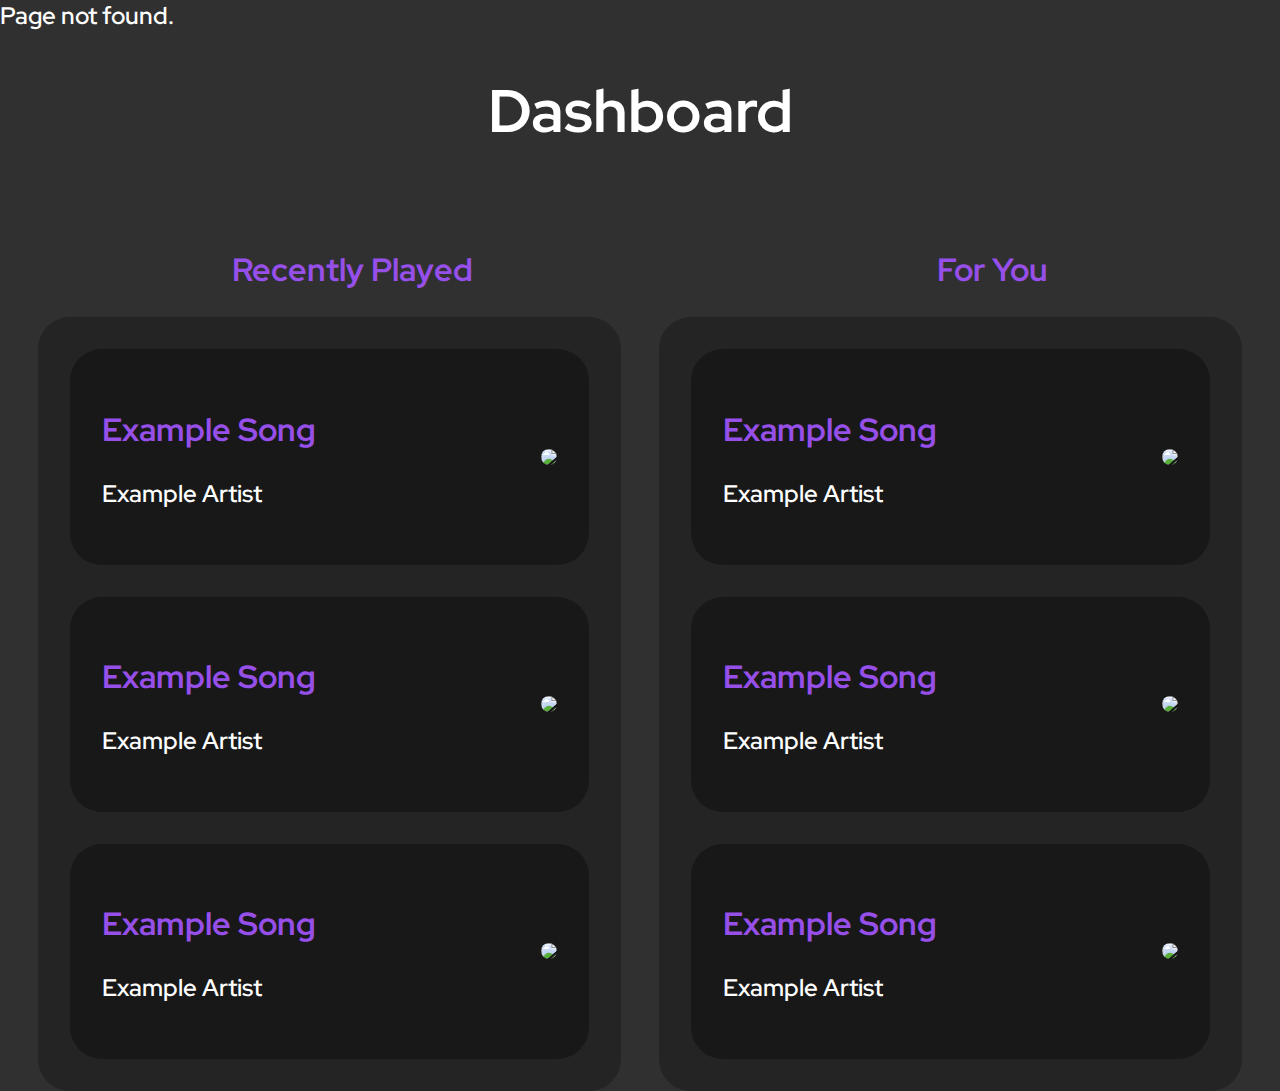
==== index.html @ 286cf689 "change dashboard.html to index.html + move navbar to its own html" ====
<!DOCTYPE html>
<html lang="en">
<head>
    <meta charset="UTF-8">
    <meta name="viewport" content="width=device-width, initial-scale=1.0">
    <link rel="stylesheet" href="style.css">
    <link rel="stylesheet" href="fonts/stylesheet.css">
    <title>bread music player</title>
    <meta name="title" content="Bread Music Player">
    <meta name="twitter:card" content="summary_large_image">
    <meta name="description" content="A small, open source web music player.">
    <meta property="og:image" content="https://wheatbread2056.github.io/bread-music-player/img/song.png">
</head>
<body>
    <div w3-include-html="navbar.html"></div>
    <center><h1 id="title">Dashboard</h1></center>
    <br>
    <div class="titles">
        <h2 class="center">Recently Played</h2>
        <h2 class="center">For You</h2>
    </div>
    <div class="🎃">
        <div class="container">
            <div class="song">
                <div>
                    <h2>Example Song</h2>
                    <p>Example Artist</p>
                </div>
                <img class="cover" src="img/song.png">
            </div>
            <div class="song">
                <div>
                    <h2>Example Song</h2>
                    <p>Example Artist</p>
                </div>
                <img class="cover" src="img/song.png">
            </div>
            <div class="song">
                <div>
                    <h2>Example Song</h2>
                    <p>Example Artist</p>
                </div>
                <img class="cover" src="img/song.png">
            </div>
        </div>
        <div class="container">
            <div class="song">
                <div>
                    <h2>Example Song</h2>
                    <p>Example Artist</p>
                </div>
                <img class="cover" src="img/song.png">
            </div>
            <div class="song">
                <div>
                    <h2>Example Song</h2>
                    <p>Example Artist</p>
                </div>
                <img class="cover" src="img/song.png">
            </div>
            <div class="song">
                <div>
                    <h2>Example Song</h2>
                    <p>Example Artist</p>
                </div>
                <img class="cover" src="img/song.png">
            </div>
        </div>
    </div>
    <script src="script.js"></script>
</body>
</html>
---- style.css ----
@import url('https://fonts.googleapis.com/css2?family=Red+Hat+Display:wght@300;400;600;800&display=swap');
:root {
    --bg-color: rgb(48, 48, 48);
    --dark-color: rgb(36,36,36);
    --dark2-color: rgb(24,24,24);
    --primary-color: #792dce;
    --secondary-color: #5e23a1;
    --accent-color: #974fe9;
}
body {
    background-color: var(--bg-color); /* fallback */
    color: white;
    font-size: 24px;
    font-family: 'Red Hat Display';
    font-weight: 600;
    margin: 0;
}
h1 {
    font-size: 60px;
}
h2 {
    font-size: 32px;
    color: var(--accent-color);
}
h3 {
    font-size: 24px;
}
br {
    clear: both;
    display: block;
    content: "";
}
.navleft {
    float: left;
}
.navright {
    float: right;
}
.navitem a {
    display: inline;
    color: white;
    text-decoration: none;
    padding: 24px;
    text-align: center;
}
.navigator {
    position: sticky;
    top: 0;
    list-style-type: none;
    overflow: hidden;
    background-color: var(--primary-color);
    padding: 16px;
    margin: 0px;
}
.navitem a:hover {
    background-color: var(--secondary-color);
}
.center {
    text-align: center;
}
.titles {
    display: flex;
    justify-content: space-around;
    align-items: center;
}
.🎃 {
    display: flex;
    justify-content: space-evenly;
    align-items: flex-start;
    flex-wrap: wrap;
}
.container {
    background-color: var(--dark-color);
    border-radius: 32px;
    text-align: left;
    flex-grow: 0.4;
}
.song {
    display: flex;
    justify-content: space-between;
    align-items: center;
    background-color: var(--dark2-color);
    text-align: left;
    border-radius: 32px;
    padding: 32px;
    margin: 32px;
    flex-grow: 1;
}
.song2 {
    display: flex;
    justify-content: space-between;
    align-items: center;
    background-color: var(--dark-color);
    text-align: left;
    border-radius: 32px;
    padding: 32px;
    margin: 32px;
    flex-grow: 1;
}
.cover {
    display: inline;
    border-radius: 100%;
    max-width: 128px;
    max-height: 128px;
}
.search {
    background-color: var(--dark-color);
    border: 0px;
    text-align: center;
    min-width: 50%;
    max-width: 80%;
    overflow: auto;
    height: 64px;
    border-radius: 32px;
    font-size: 24px;
    font-family: 'Red Hat Display';
    color: white;
    font-weight: 600;
    
}
::placeholder {
    color: var(--accent-color);
    font-style: italic;
}
.searchresult {
    display: flex;
    justify-content: space-between;
    align-items: center;
    background-color: var(--dark-color);
    text-align: left;
    border-radius: 32px;
    padding: 32px;
    margin: 32px;
    flex-grow: 1;
}
.timebar {
    -webkit-appearance: none;
    appearance: none;
    width: 80%;
    height: 24px;
    outline: none;
    background: var(--dark2-color);
    border-radius: 24px;
}
.timebar::-webkit-slider-thumb {
    -webkit-appearance: none; /* Override default look */
    appearance: none;
    width: 25px; /* Set a specific slider handle width */
    height: 25px; /* Slider handle height */
    background: #04AA6D; /* Green background */
    cursor: pointer; /* Cursor on hover */
}
.timebar::-moz-range-thumb {
    -webkit-appearance: none; /* Override default look */
    appearance: none;
    width: 24px; /* Set a specific slider handle width */
    height: 24px; /* Slider handle height */
    background: var(--accent-color); /* Green background */
    cursor: pointer; /* Cursor on hover */
    border-radius: 32px;
    border: none;
}
.clickable:hover {
    background-color:var(--secondary-color);
}
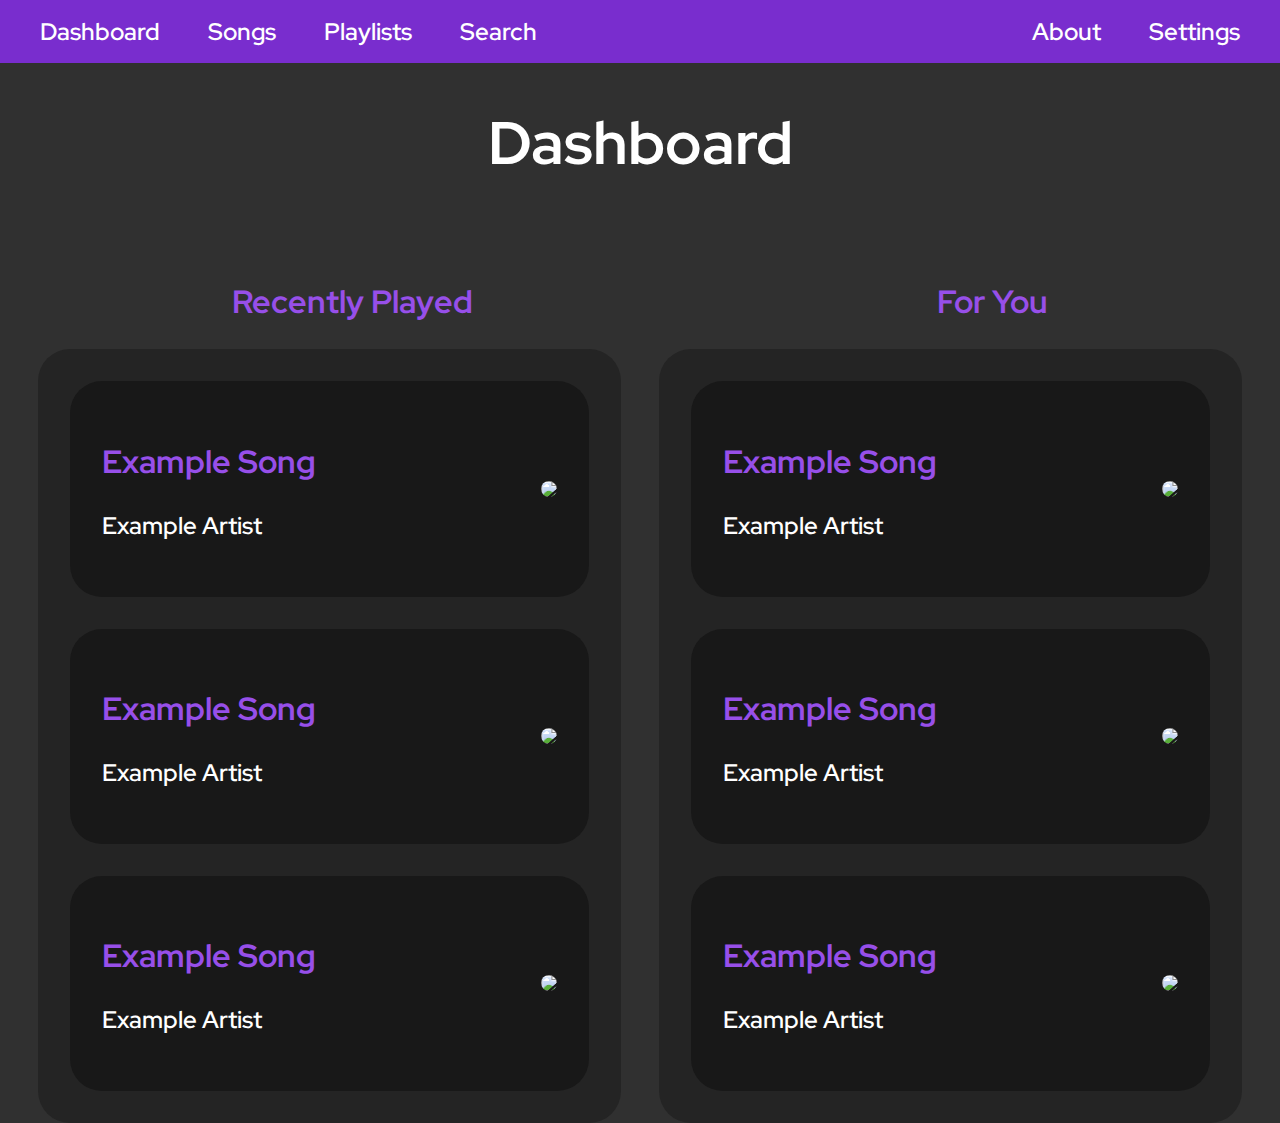
==== commit c5c51442: "navbar.html --> components/navbar.html" ====
--- a/index.html
+++ b/index.html
@@ -12,7 +12,7 @@
     <meta property="og:image" content="https://wheatbread2056.github.io/bread-music-player/img/song.png">
 </head>
 <body>
-    <div w3-include-html="navbar.html"></div>
+    <div w3-include-html="components/navbar.html"></div>
     <center><h1 id="title">Dashboard</h1></center>
     <br>
     <div class="titles">
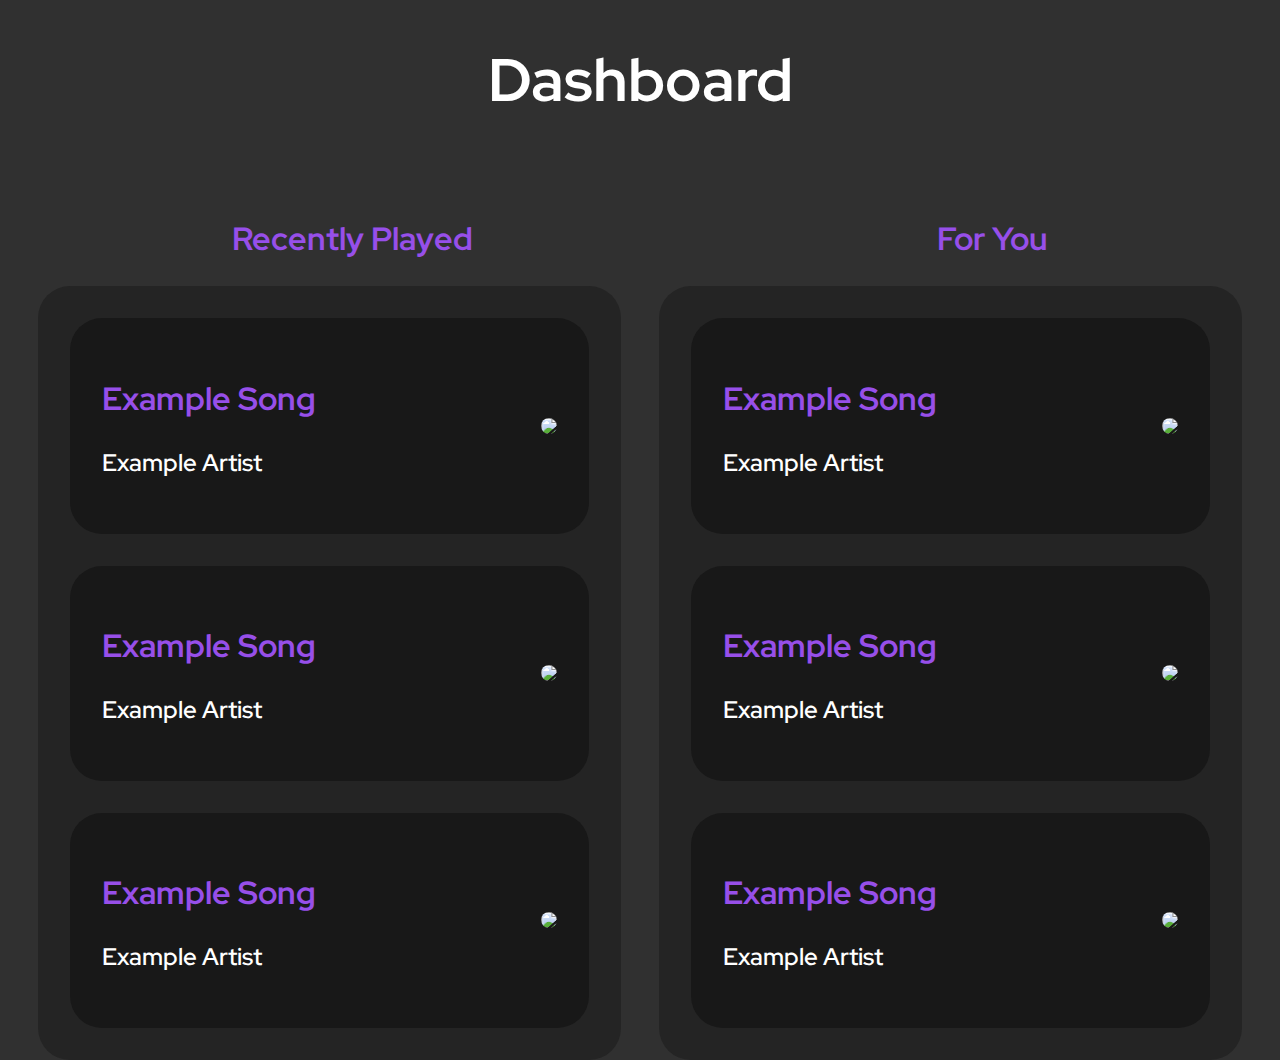
==== commit a8548a05: "fix down scroll on page load" ====
--- a/index.html
+++ b/index.html
@@ -10,9 +10,9 @@
     <meta name="twitter:card" content="summary_large_image">
     <meta name="description" content="A small, open source web music player.">
     <meta property="og:image" content="https://wheatbread2056.github.io/bread-music-player/img/song.png">
+    <script src="include.js"></script>
 </head>
 <body>
-    <div w3-include-html="components/navbar.html"></div>
     <center><h1 id="title">Dashboard</h1></center>
     <br>
     <div class="titles">
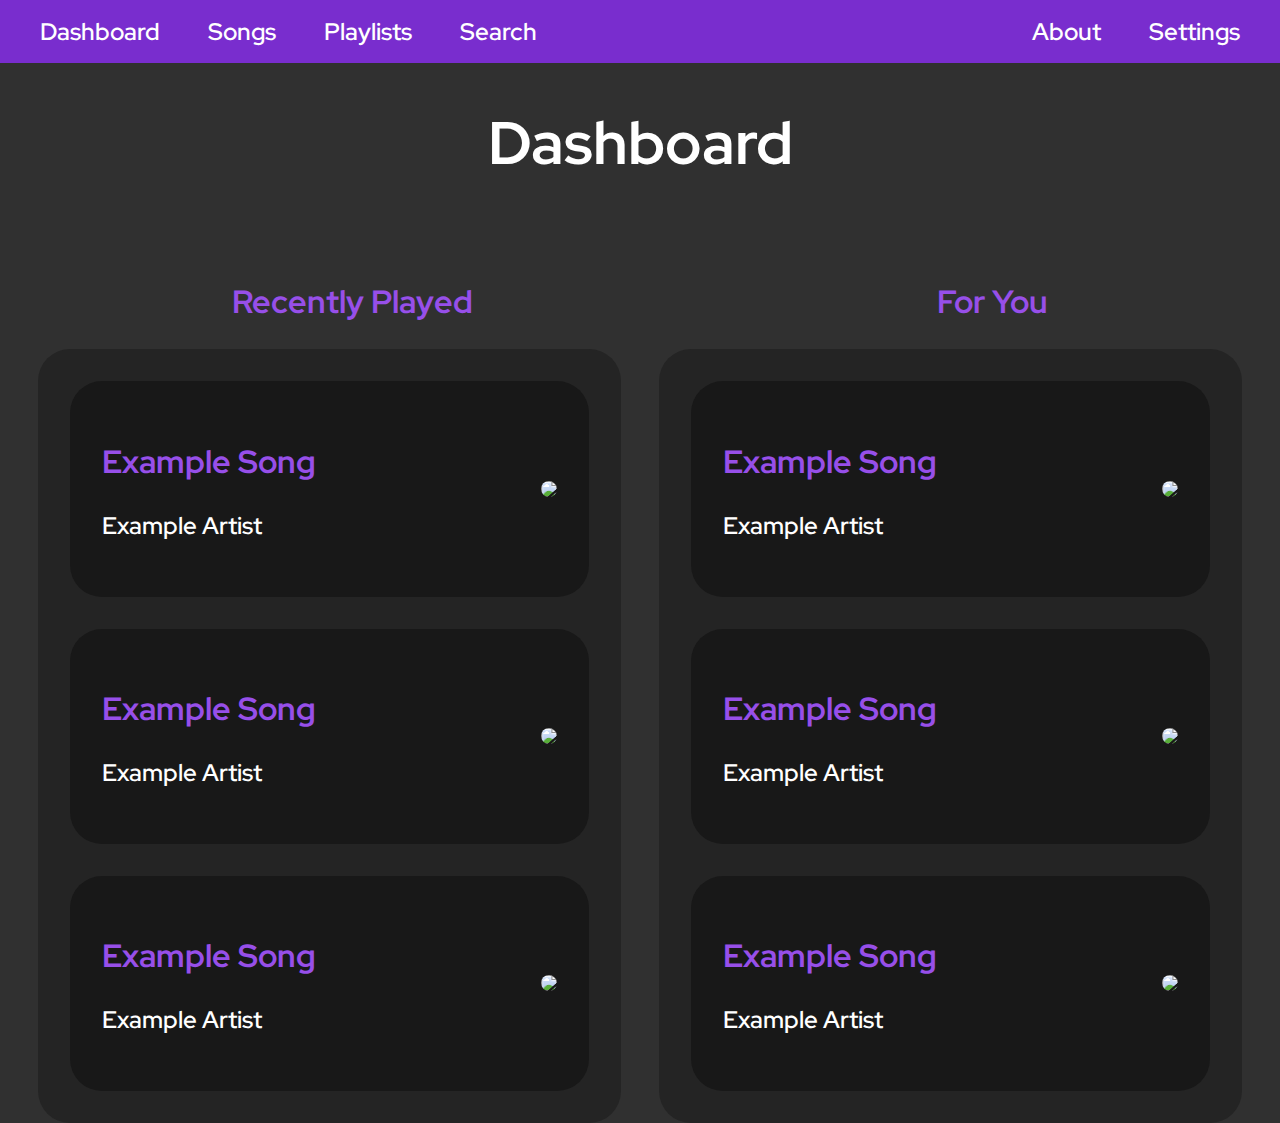
==== commit 67dbdc87: "navbar is back" ====
--- a/index.html
+++ b/index.html
@@ -10,9 +10,10 @@
     <meta name="twitter:card" content="summary_large_image">
     <meta name="description" content="A small, open source web music player.">
     <meta property="og:image" content="https://wheatbread2056.github.io/bread-music-player/img/song.png">
-    <script src="include.js"></script>
 </head>
 <body>
+    <div w3-include-html="components/navbar.html"></div>
+    <script src="include.js"></script>
     <center><h1 id="title">Dashboard</h1></center>
     <br>
     <div class="titles">
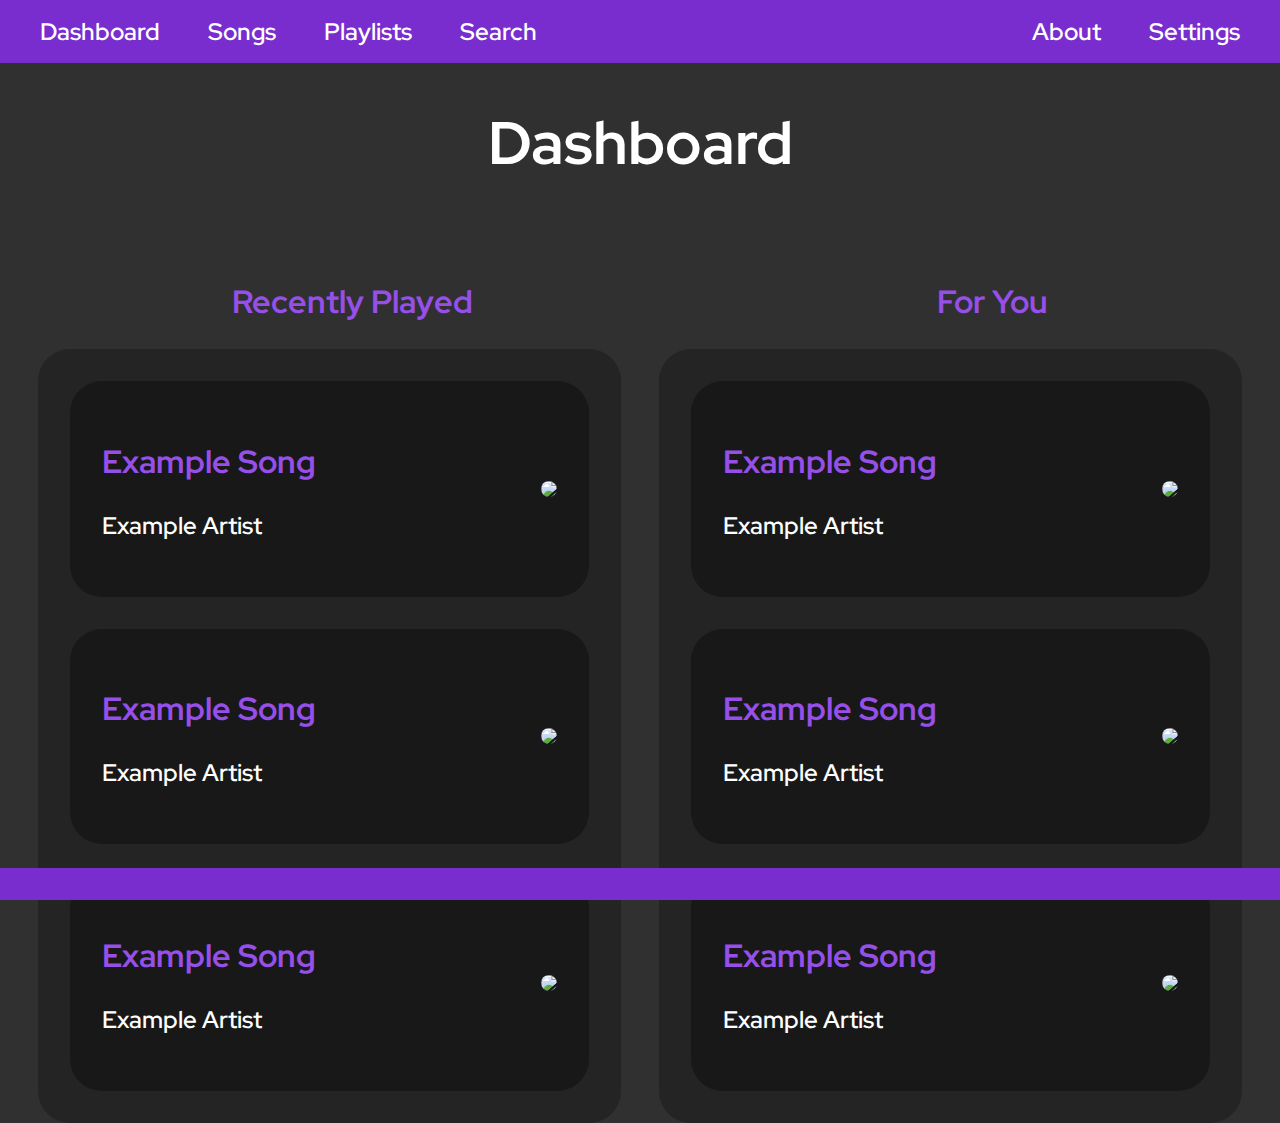
==== commit 24042038: "test le player" ====
--- a/index.html
+++ b/index.html
@@ -4,7 +4,6 @@
     <meta charset="UTF-8">
     <meta name="viewport" content="width=device-width, initial-scale=1.0">
     <link rel="stylesheet" href="style.css">
-    <link rel="stylesheet" href="fonts/stylesheet.css">
     <title>bread music player</title>
     <meta name="title" content="Bread Music Player">
     <meta name="twitter:card" content="summary_large_image">
@@ -68,6 +67,21 @@
             </div>
         </div>
     </div>
+    <div class="player"></div>
+    <script>
+        // Function to update the now playing iframe content
+        function updateNowPlaying() {
+            const iframe = document.getElementById('nowPlayingFrame');
+            if (iframe) {
+                iframe.src = 'music_frame.html';
+            }
+        }
+
+        // Call the updateNowPlaying function on page load
+        window.onload = function () {
+            updateNowPlaying();
+        };
+    </script>
     <script src="script.js"></script>
 </body>
 </html>
--- a/style.css
+++ b/style.css
@@ -1,8 +1,8 @@
 @import url('https://fonts.googleapis.com/css2?family=Red+Hat+Display:wght@300;400;600;800&display=swap');
 :root {
-    --bg-color: rgb(48, 48, 48);
-    --dark-color: rgb(36,36,36);
-    --dark2-color: rgb(24,24,24);
+    --bg-color: #303030;
+    --dark-color: #242424;
+    --dark2-color: #181818;
     --primary-color: #792dce;
     --secondary-color: #5e23a1;
     --accent-color: #974fe9;
@@ -116,7 +116,31 @@
     font-family: 'Red Hat Display';
     color: white;
     font-weight: 600;
-    
+}
+.colormenu {
+    border-radius: 32px;
+    background-color: var(--dark2-color);
+    opacity: 40%;
+    padding: 16px; /* Adjust the padding to make it smaller */
+    position: absolute;
+    left: 50%;
+    top: 55%; /* Adjust the top value to bring it down */
+    transform: translate(-50%, -50%);
+    width: 50%; /* Adjust the width as needed */
+    max-width: 500px; /* Adjust the max-width to make it smaller */
+    z-index: 50;
+    margin: auto; /* Add this line for centering */
+}
+.cmbutton {
+    border-radius: 16px;
+    background-color: var(--dark2-color);
+    opacity: 100%;
+    padding: 16px;
+    margin: 16px;
+    width: 95%;
+    height: 32px;
+    text-align: center;
+    z-index: 51;
 }
 ::placeholder {
     color: var(--accent-color);
@@ -142,13 +166,23 @@
     background: var(--dark2-color);
     border-radius: 24px;
 }
+.player {
+    position: absolute;
+    width: 100%;
+    height: 32px;
+    background-color: var(--primary-color);
+    bottom: 0;
+    left: 0;
+}
 .timebar::-webkit-slider-thumb {
     -webkit-appearance: none; /* Override default look */
     appearance: none;
-    width: 25px; /* Set a specific slider handle width */
-    height: 25px; /* Slider handle height */
-    background: #04AA6D; /* Green background */
+    width: 24px; /* Set a specific slider handle width */
+    height: 24px; /* Slider handle height */
+    background: var(--accent-color); /* Green background */
     cursor: pointer; /* Cursor on hover */
+    border-radius: 32px;
+    border: none;
 }
 .timebar::-moz-range-thumb {
     -webkit-appearance: none; /* Override default look */
@@ -159,7 +193,4 @@
     cursor: pointer; /* Cursor on hover */
     border-radius: 32px;
     border: none;
-}
-.clickable:hover {
-    background-color:var(--secondary-color);
 }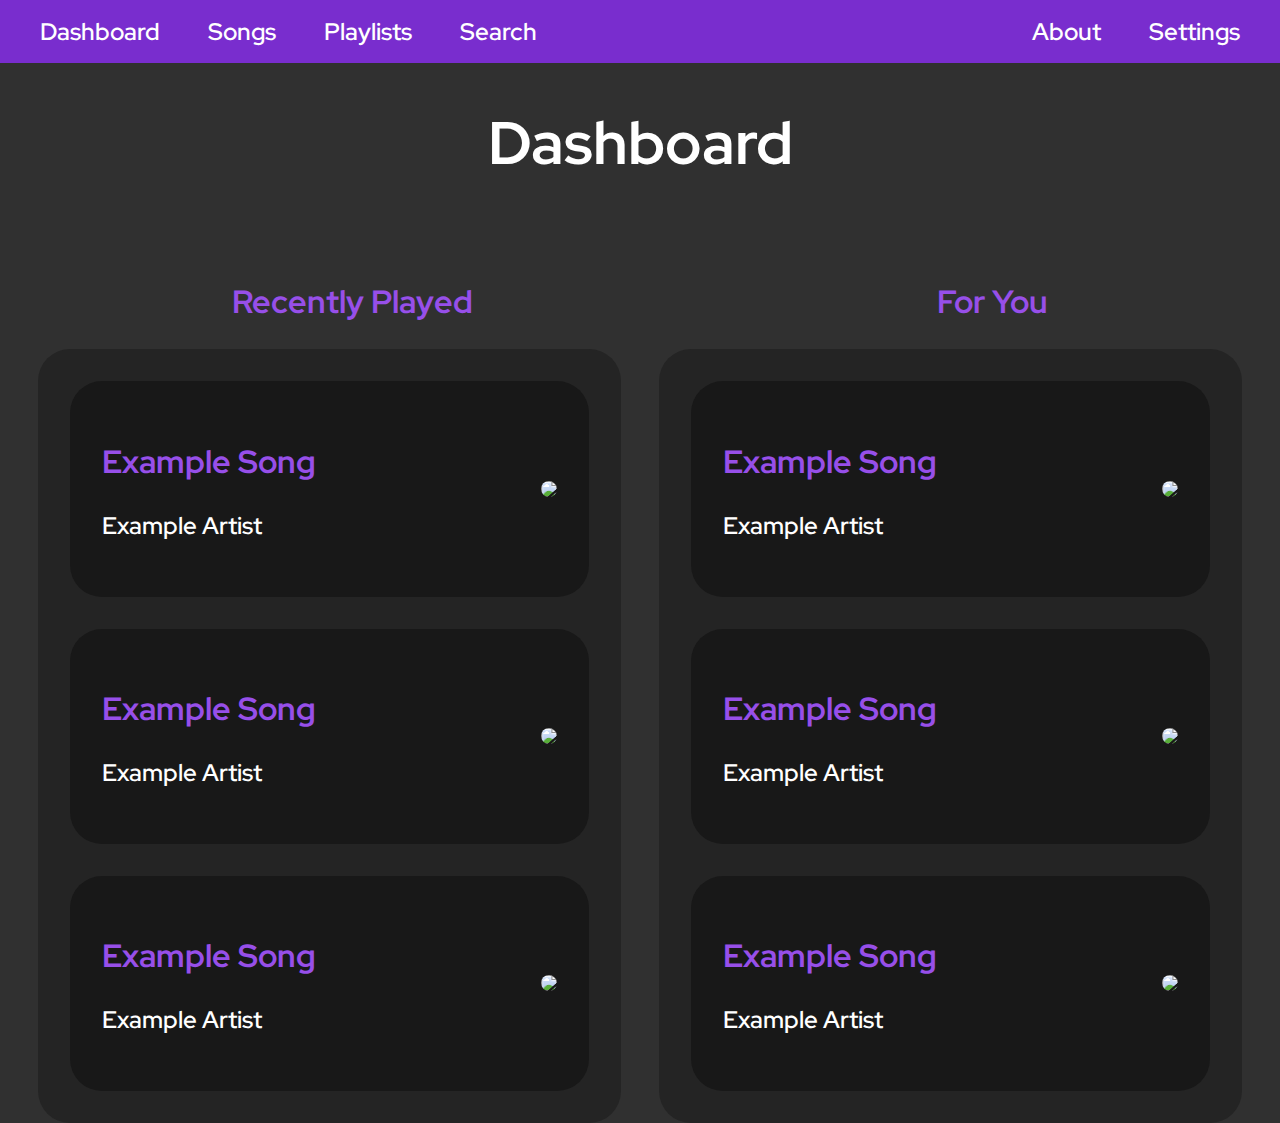
==== commit 64f24a96: "remove test div from index.html" ====
--- a/index.html
+++ b/index.html
@@ -67,7 +67,6 @@
             </div>
         </div>
     </div>
-    <div class="player"></div>
     <script>
         // Function to update the now playing iframe content
         function updateNowPlaying() {
--- a/style.css
+++ b/style.css
@@ -134,7 +134,7 @@
 .cmbutton {
     border-radius: 16px;
     background-color: var(--dark2-color);
-    opacity: 100%;
+    opacity: 1;
     padding: 16px;
     margin: 16px;
     width: 95%;
@@ -167,11 +167,11 @@
     border-radius: 24px;
 }
 .player {
-    position: absolute;
+    position: fixed;
     width: 100%;
-    height: 32px;
+    min-height: 64px;
     background-color: var(--primary-color);
-    bottom: 0;
+    bottom: 0vh;
     left: 0;
 }
 .timebar::-webkit-slider-thumb {
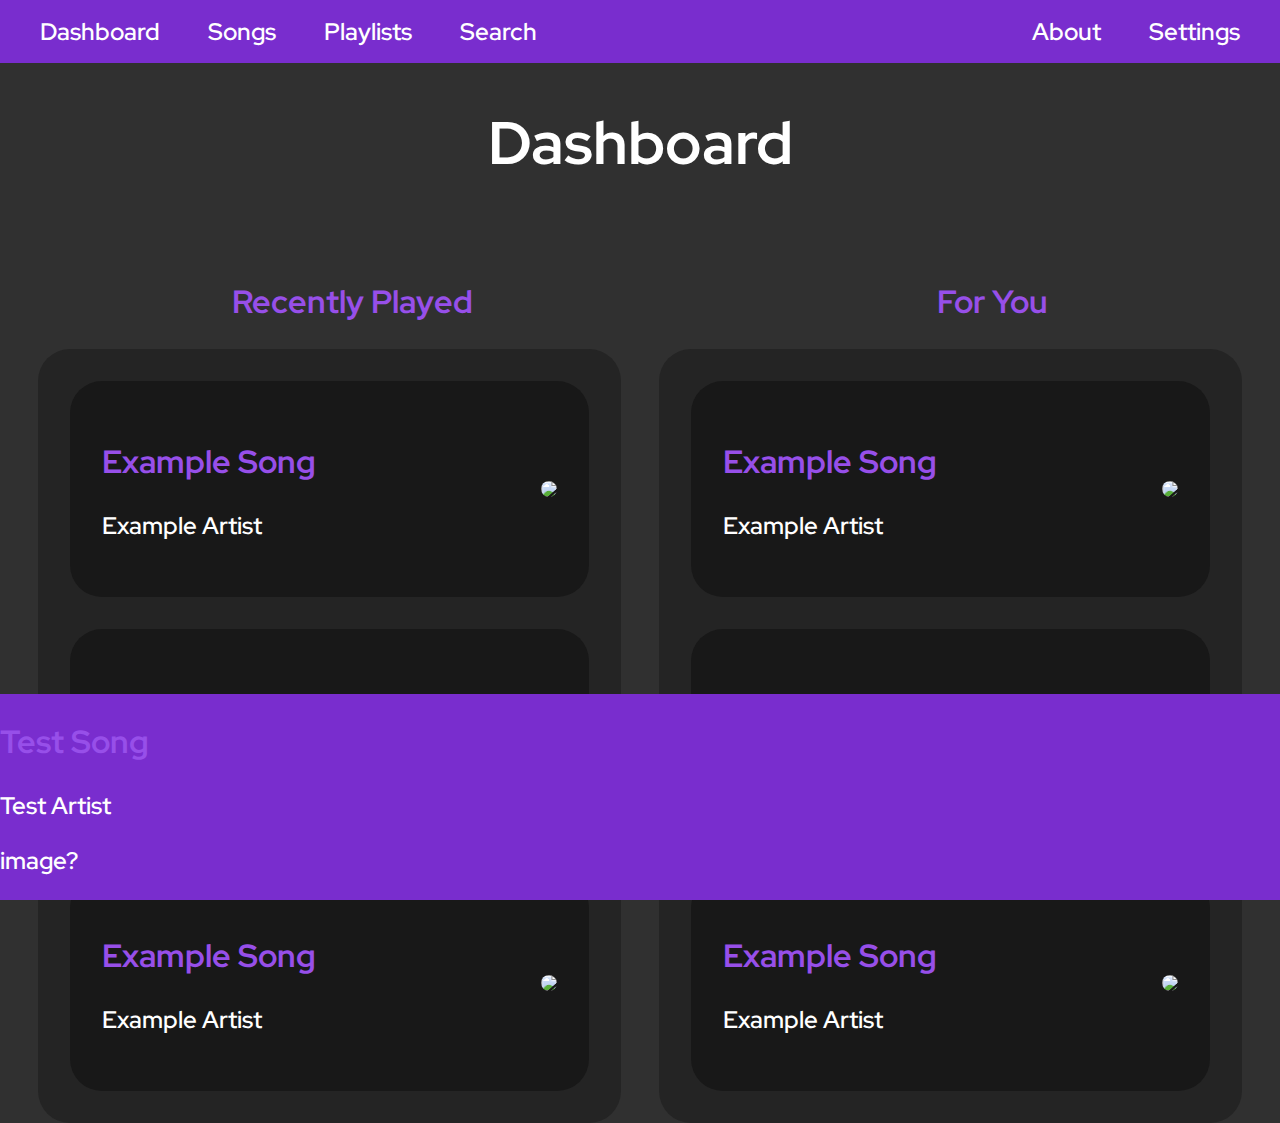
==== commit d4086f56: "make the player its own component" ====
--- a/index.html
+++ b/index.html
@@ -12,6 +12,7 @@
 </head>
 <body>
     <div w3-include-html="components/navbar.html"></div>
+    <div w3-include-html="components/player.html"></div>
     <script src="include.js"></script>
     <center><h1 id="title">Dashboard</h1></center>
     <br>
